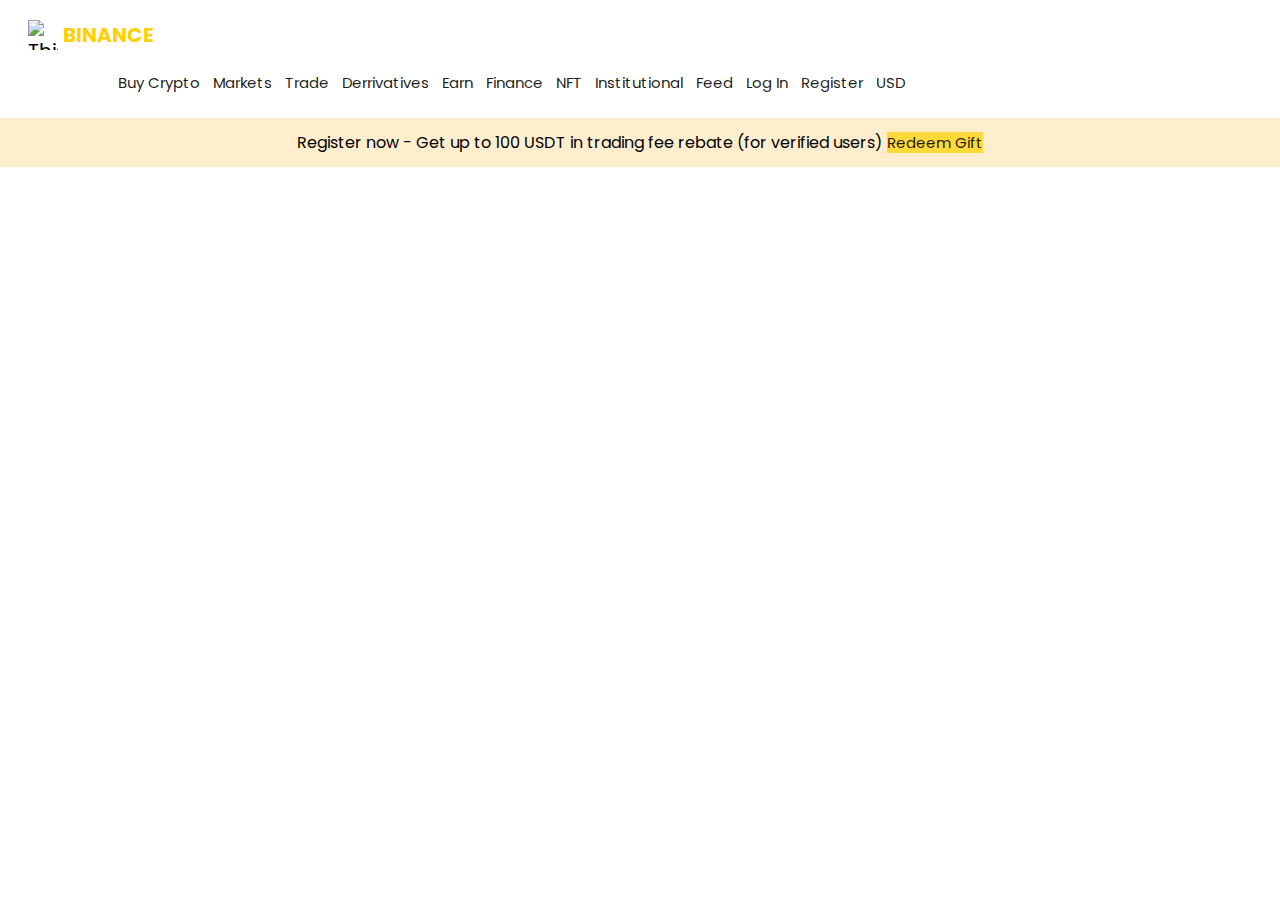
==== index.html @ 24c251e2 "change index and CSS file" ====
<!DOCTYPE html>
<html lang="en">

<head>
    <meta charset="UTF-8">
    <meta http-equiv="X-UA-Compatible" content="IE=edge">
    <meta name="viewport" content="width=device-width, initial-scale=1.0">
    <link rel="stylesheet" href="./CSS/style.css">
    <link rel="stylesheet" href="https://cdnjs.cloudflare.com/ajax/libs/font-awesome/6.3.0/css/all.min.css"
        integrity="sha512-SzlrxWUlpfuzQ+pcUCosxcglQRNAq/DZjVsC0lE40xsADsfeQoEypE+enwcOiGjk/bSuGGKHEyjSoQ1zVisanQ=="
        crossorigin="anonymous" referrerpolicy="no-referrer" />
    <title>Binance - Cryptocurrency Exchange</title>
    <link rel="shortcut icon" type="image" href="./logo2.png">
</head>

<body>
    <header class="header">
        <nav class="navbar">
            <img src="logo2.png" alt="This is the logo of website">
            <h1 class="logo">BINANCE</h1>

            <ul class="nav-items">

                <li class="nav-item"><a href="">Buy Crypto</a></li>
                <li class="nav-item"><a href="">Markets</a></li>
                <li class="nav-item"><a href="">Trade</a></li>
                <li class="nav-item"><a href="">Derrivatives</a></li>
                <li class="nav-item"><a href="">Earn</a></li>
                <li class="nav-item"><a href="">Finance</a></li>
                <li class="nav-item"><a href="">NFT</a></li>
                <li class="nav-item"><a href="">Institutional</a></li>
                <li class="nav-item"><a href="">Feed</a></li>
                <li class="nav-item"><a href="">Log In</a></li>
                <li class="nav-item"><a href="">Register</a></li>
                <li class="nav-item"><a href="">USD</a></li>

            </ul>
        </nav>


        <p class="nav-line">
            Register now - Get up to 100 USDT in trading fee rebate (for verified users) <a href="">Redeem Gift</a>
        </p>

    </header>
</body>

</html>
---- CSS/style.css ----
@import url('https://fonts.googleapis.com/css2?family=Poppins:ital,wght@0,200;0,300;0,400;0,500;0,600;1,200;1,300;1,400;1,500&display=swap');

*,
*::after,
*::before {
    box-sizing: border-box;
    padding: 0;
    margin: 0;
}

html {
    font-size: 62.5%;
}

body {
    font-family: 'Poppins', sans-serif;

}

ul li {
    list-style: none;
}

a {
    font-size: 1.5rem;
    text-decoration: none;
    color: rgba(0, 0, 0, 0.89);
}

p,
li {
    font-size: 1.6rem;
    margin-bottom: 0.5em;
}

h1,
h2,
h3 {
    margin-bottom: 0.5em;
}

img {
    width: 30px;
    height: 30px;
    margin-left: 18px;
    margin-top: 10px;

}

.header {
    height: 95vh;
}

.navbar {

    padding: 1rem;
}

.header .logo {
    color: rgb(255, 208, 0);
    margin-left: 5px;
    margin-top: 10px;
}

.header .navbar .logo,
.header .navbar img {
    float: left;
    font-size: 2rem;
}

.header .navbar .nav-items {
    float: right;
    margin-top: 0.5rem;
    margin-right: 360px;

}

.header .navbar .nav-item {
    display: inline-block;
    padding: 0.5rem;
}


.navbar::after {
    content: '';
    display: block;
    clear: both;
}

.nav-line {
    text-align: center;

    padding: 12px;
    background-color: rgba(255, 166, 0, 0.192);
}

.nav-line a {
    background-color: rgba(255, 208, 0, 0.719);
}
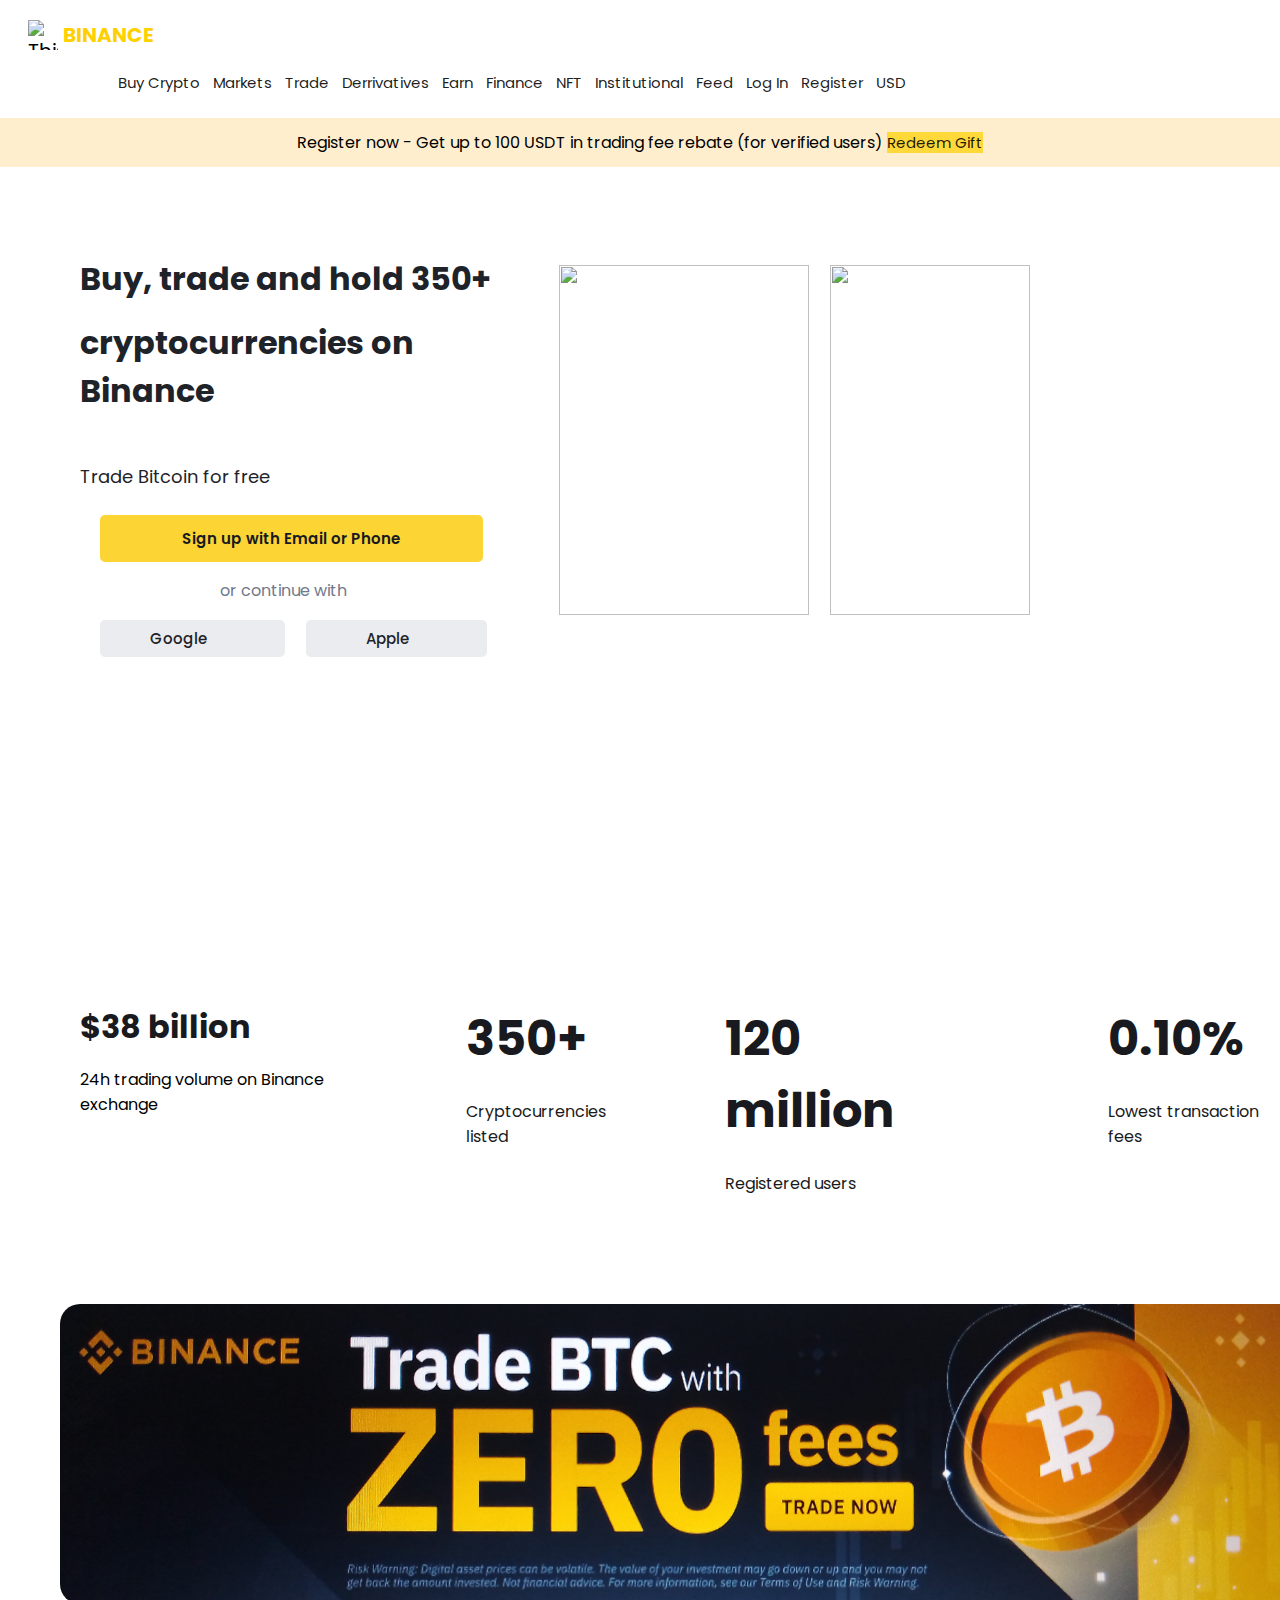
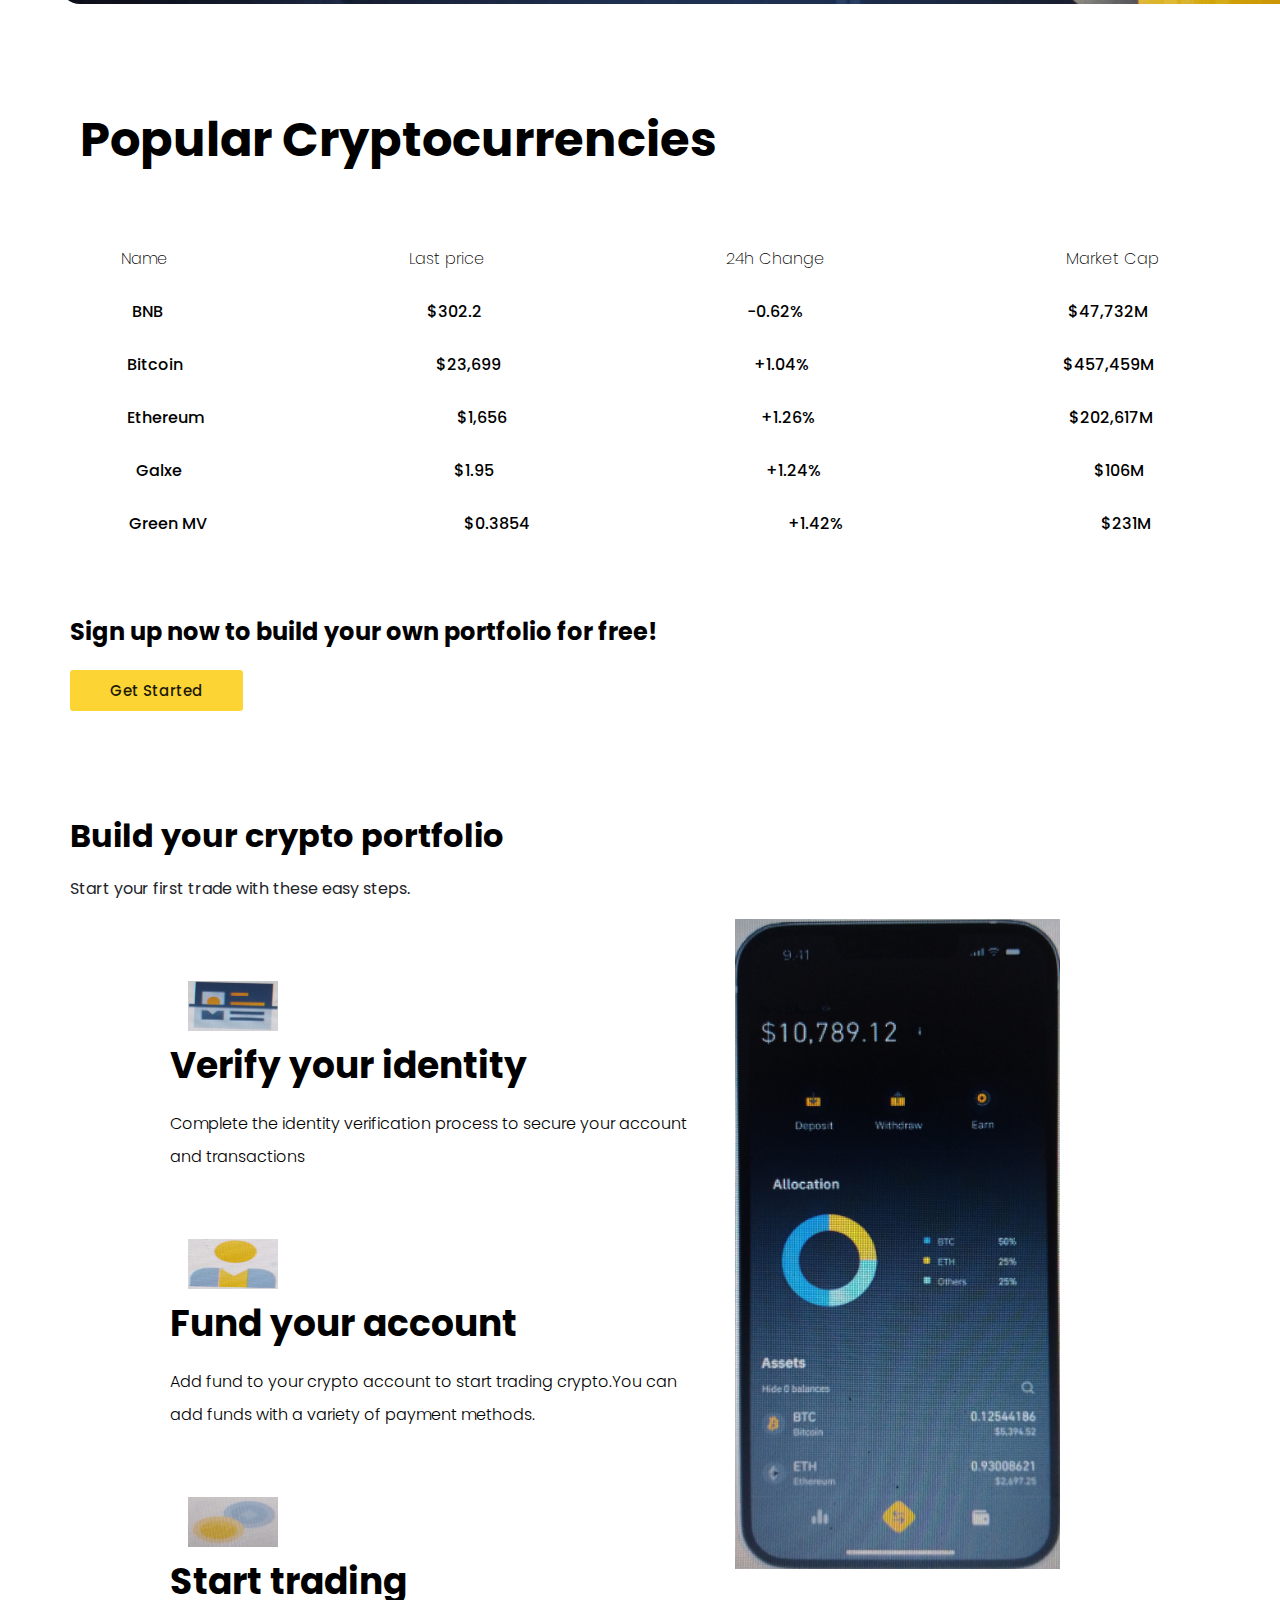
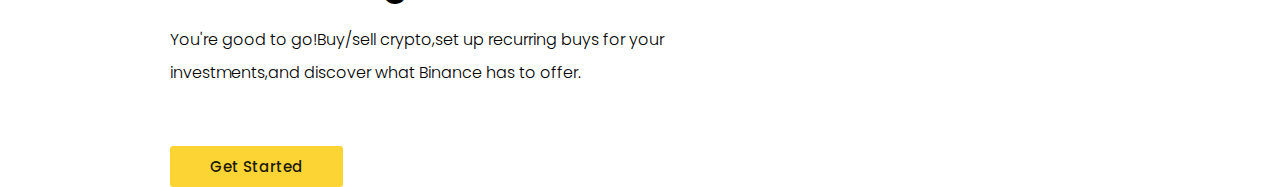
==== commit e220e0d4: "Add new codes and changes" ====
--- a/index.html
+++ b/index.html
@@ -15,6 +15,9 @@
 
 <body>
     <header class="header">
+
+
+
         <nav class="navbar">
             <img src="logo2.png" alt="This is the logo of website">
             <h1 class="logo">BINANCE</h1>
@@ -39,10 +42,165 @@
 
 
         <p class="nav-line">
-            Register now - Get up to 100 USDT in trading fee rebate (for verified users) <a href="">Redeem Gift</a>
+            Register now - Get up to 100 USDT in trading fee rebate (for verified users) <a href="">Redeem
+                Gift</a>
         </p>
 
-    </header>
+        <br><br><br> <br> <br>
+        <div class="right-div">
+            <img class=pic1 src="pic1.jpg" alt="">
+            <img class=pic2 src="pic2.jpg" alt="">
+        </div>
+        <div class="header-content">
+            <h1 class="part-A">Buy, trade and hold 350+</h1>
+            <h1 class="part-B">cryptocurrencies on Binance</h1> <br> <br>
+
+
+
+            <p class="part-C">Trade Bitcoin for free</p> <br>
+        </div>
+        <a class=login href="">Sign up with Email or Phone</a> <br> <br>
+        <p class="login-continue">or continue with</p> <br>
+
+
+        <a class="login-google" href="www.google.com">Google</a>
+        <a class=login-apple href="www.apple.com">Apple</a>
+
+
+
+
+
+    </header> <br> <br> <br>
+    <section>
+
+        <div class="section-content">
+            <div class="content">
+
+                <div class="content-1">
+                    <h1>$38 billion</h1>
+                    <p>24h trading volume on Binance exchange</p>
+                </div>
+
+                <div class="content-2">
+                    <h1>350+</h1>
+                    <p>Cryptocurrencies listed</p>
+                </div>
+
+                <div class="content-3">
+                    <h1>120 million</h1>
+                    <p>Registered users</p>
+                </div>
+
+                <div class="content-4">
+                    <h1>0.10%</h1>
+                    <p>Lowest transaction fees</p>
+                </div>
+            </div>
+
+
+            <img class=image3 src="pic3.jpg" alt="">
+
+            <div class="page-3heading">
+                <h1>Popular Cryptocurrencies</h1>
+            </div>
+
+            <div class="pheading-page3">
+                <p>Name</p>
+                <p>Last price</p>
+                <p>24h Change</p>
+                <p>Market Cap</p>
+            </div>
+
+            <div class="heading-part1">
+                <p>BNB </p>
+                <p>$302.2</p>
+                <p>-0.62%</p>
+                <p>$47,732M</p>
+            </div>
+
+            <div class="heading-part2">
+                <p>Bitcoin</p>
+                <p>$23,699</p>
+                <p>+1.04%</p>
+                <p>$457,459M</p>
+            </div>
+
+            <div class="heading-part3">
+                <p>Ethereum</p>
+                <p>$1,656</p>
+                <p>+1.26%</p>
+                <p>$202,617M</p>
+            </div>
+
+            <div class="heading-part4">
+                <p>Galxe</p>
+                <p>$1.95</p>
+                <p>+1.24%</p>
+                <p>$106M</p>
+            </div>
+
+
+            <div class="heading-part5">
+                <p>Green MV</p>
+                <p>$0.3854</p>
+                <p>+1.42%</p>
+                <p>$231M</p>
+            </div>
+            <div class="last-part">
+                <h1 class="page3-last">
+                    Sign up now to build your own portfolio for free!
+                </h1>
+                <a href="">Get Started</a>
+
+            </div>
+
+
+            <div class="image4-heading">
+                <h1> Build your crypto portfolio</h1>
+                <p>Start your first trade with these easy steps.</p>
+
+            </div>
+
+            <div class="pic4">
+                <img src="pic4.jpg" alt="">
+            </div>
+            <div class="image4-data">
+                <div class="data1">
+
+
+                    <img src="pic5.jpg" alt="">
+                    <h1> Verify your identity</h1>
+                    <p>Complete the identity verification process to secure your account</p>
+                    <p>and transactions</p>
+
+                </div>
+
+                <div class="data2">
+                    <img src="pic6.jpg" alt="">
+                    <h1>Fund your account</h1>
+                    <p>Add fund to your crypto account to start trading crypto.You can</p>
+                    <p>add funds with a variety of payment methods.</p>
+
+                </div>
+
+                <div class="data3">
+                    <img src="pic7.jpg" alt="">
+                    <h1>Start trading</h1>
+                    <p>You're good to go!Buy/sell crypto,set up recurring buys for your</p>
+                    <p>investments,and discover what Binance has to offer.</p>
+
+                </div>
+                <a class=image4-link href="">Get Started</a>
+            </div>
+
+
+
+
+
+
+
+    </section>
+
 </body>
 
 </html>--- a/CSS/style.css
+++ b/CSS/style.css
@@ -10,12 +10,14 @@
 
 html {
     font-size: 62.5%;
+
 }
 
 body {
     font-family: 'Poppins', sans-serif;
 
 }
+
 
 ul li {
     list-style: none;
@@ -72,7 +74,6 @@
     float: right;
     margin-top: 0.5rem;
     margin-right: 360px;
-
 }
 
 .header .navbar .nav-item {
@@ -96,4 +97,294 @@
 
 .nav-line a {
     background-color: rgba(255, 208, 0, 0.719);
+}
+
+.header-content .part-A {
+    margin-left: 80px;
+    font-size: xx-large;
+    color: #1E2329;
+
+}
+
+.header-content .part-B {
+    margin-left: 80px;
+    font-size: xx-large;
+    color: #1E2329;
+}
+
+.header-content .part-C {
+    margin-left: 80px;
+    color: #1E2329;
+    font-weight: 400;
+    font-size: large;
+}
+
+.login {
+    margin-left: 100px;
+    color: #181A20;
+    background-color: #FCD535;
+    border: 2px solid #FCD535;
+    padding-top: 10px;
+    padding-bottom: 10px;
+    display: inline-block;
+    padding-left: 80px;
+    padding-right: 80px;
+    font-weight: 550;
+    border-radius: 5px;
+}
+
+.login-continue {
+    margin-left: 220px;
+    color: #707A8A;
+}
+
+.login-google {
+    background-color: #EAECEF;
+    border-radius: 5px;
+    margin-left: 100px;
+    padding-top: 8px;
+    padding-bottom: 8px;
+    padding-left: 50px;
+    padding-right: 78px;
+    color: #1E2329;
+    font-weight: 500;
+}
+
+.login-apple {
+
+    margin-left: 18px;
+    padding-top: 8px;
+    padding-bottom: 8px;
+    padding-left: 60px;
+    padding-right: 78px;
+    background-color: #EAECEF;
+    border-radius: 5px;
+    color: #1E2329;
+    font-weight: 500;
+}
+
+.right-div {
+    display: inline-block;
+    float: right;
+    margin-right: 250px;
+
+}
+
+.pic1 {
+    height: 350px;
+    width: 250px;
+}
+
+.pic2 {
+    height: 350px;
+    width: 200px;
+}
+
+
+
+.content {
+    display: flex;
+    flex-direction: row;
+    margin-top: 100px;
+    padding-bottom: 50px;
+    margin-left: 80px;
+}
+
+.content-1 h1 {
+    font-size: xx-large;
+    color: #181A20;
+
+}
+
+.content-2 {
+    font-size: x-large;
+    color: #181A20;
+    margin-left: 90px;
+}
+
+.content-3 {
+    font-size: x-large;
+    color: #181A20;
+    margin-left: 90px;
+}
+
+.content-4 {
+    font-size: x-large;
+    color: #181A20;
+    margin-left: 150px;
+}
+
+.image3 {
+    display: block;
+    width: 1250px;
+    height: 300px;
+    margin-left: 60px;
+    margin-top: 50px;
+    margin-bottom: 100px;
+    border-radius: 20px;
+}
+
+
+
+.page-3heading {
+    font-size: x-large;
+    margin-left: 80px;
+    margin-top: 60px;
+}
+
+.pheading-page3 {
+    display: flex;
+    justify-content: space-around;
+    font-weight: 200;
+    font-size: small;
+    margin-top: 70px;
+}
+
+.heading-part1 {
+    display: flex;
+    justify-content: space-around;
+    font-weight: 500;
+    margin-top: 20px;
+}
+
+.heading-part2 {
+    display: flex;
+    justify-content: space-around;
+    margin-top: 20px;
+    font-weight: 500;
+}
+
+
+.heading-part3 {
+    display: flex;
+    justify-content: space-around;
+    margin-top: 20px;
+    font-weight: 500;
+}
+
+
+.heading-part4 {
+    display: flex;
+    justify-content: space-around;
+    margin-top: 20px;
+    font-weight: 500;
+}
+
+.heading-part5 {
+    display: flex;
+    justify-content: space-around;
+    margin-top: 20px;
+    font-weight: 500;
+}
+
+.last-part {
+    margin-top: 70px;
+    margin-left: 70px;
+}
+
+.page3-last {
+    margin-bottom: 30px;
+    font-size: x-large;
+}
+
+.last-part a {
+    font-weight: 500;
+    background-color: #FCD535;
+    padding-top: 10px;
+    padding-bottom: 10px;
+    padding-left: 40px;
+    padding-right: 40px;
+    border-radius: 3px;
+
+}
+
+.image4-heading {
+    margin-top: 110px;
+    margin-left: 70px;
+}
+
+.image4-heading h1 {
+    font-size: xx-large;
+}
+
+.image4-heading p {
+    font-size: medium;
+    font-weight: 400;
+    color: #1E2329;
+}
+
+.image4-data {
+    margin-top: 70px;
+    margin-left: 170px;
+}
+
+.data1 {
+    margin-bottom: 60px;
+    font-size: large;
+}
+
+
+.data1 p {
+    font-weight: 300;
+}
+
+.data2 {
+    margin-bottom: 60px;
+    font-size: large;
+
+}
+
+
+.data2 p {
+    font-weight: 300;
+}
+
+.data3 {
+    margin-top: 60px;
+    font-size: large;
+    margin-bottom: 70px;
+}
+
+.data3 p {
+    font-weight: 300;
+}
+
+.image4-link {
+    margin-bottom: 90px;
+    font-weight: 500;
+    background-color: #FCD535;
+    padding-top: 10px;
+    padding-bottom: 10px;
+    padding-left: 40px;
+    padding-right: 40px;
+    border-radius: 3px;
+}
+
+.pic4 {
+    display: inline-block;
+    float: right;
+}
+
+.pic4 img {
+    width: 325px;
+    height: 650px;
+    margin-right: 220px;
+    margin-bottom: 190px;
+}
+
+
+.data1 img {
+    width: 90px;
+    height: 50px;
+}
+
+
+.data2 img {
+    width: 90px;
+    height: 50px;
+}
+
+.data3 img {
+    width: 90px;
+    height: 50px;
 }